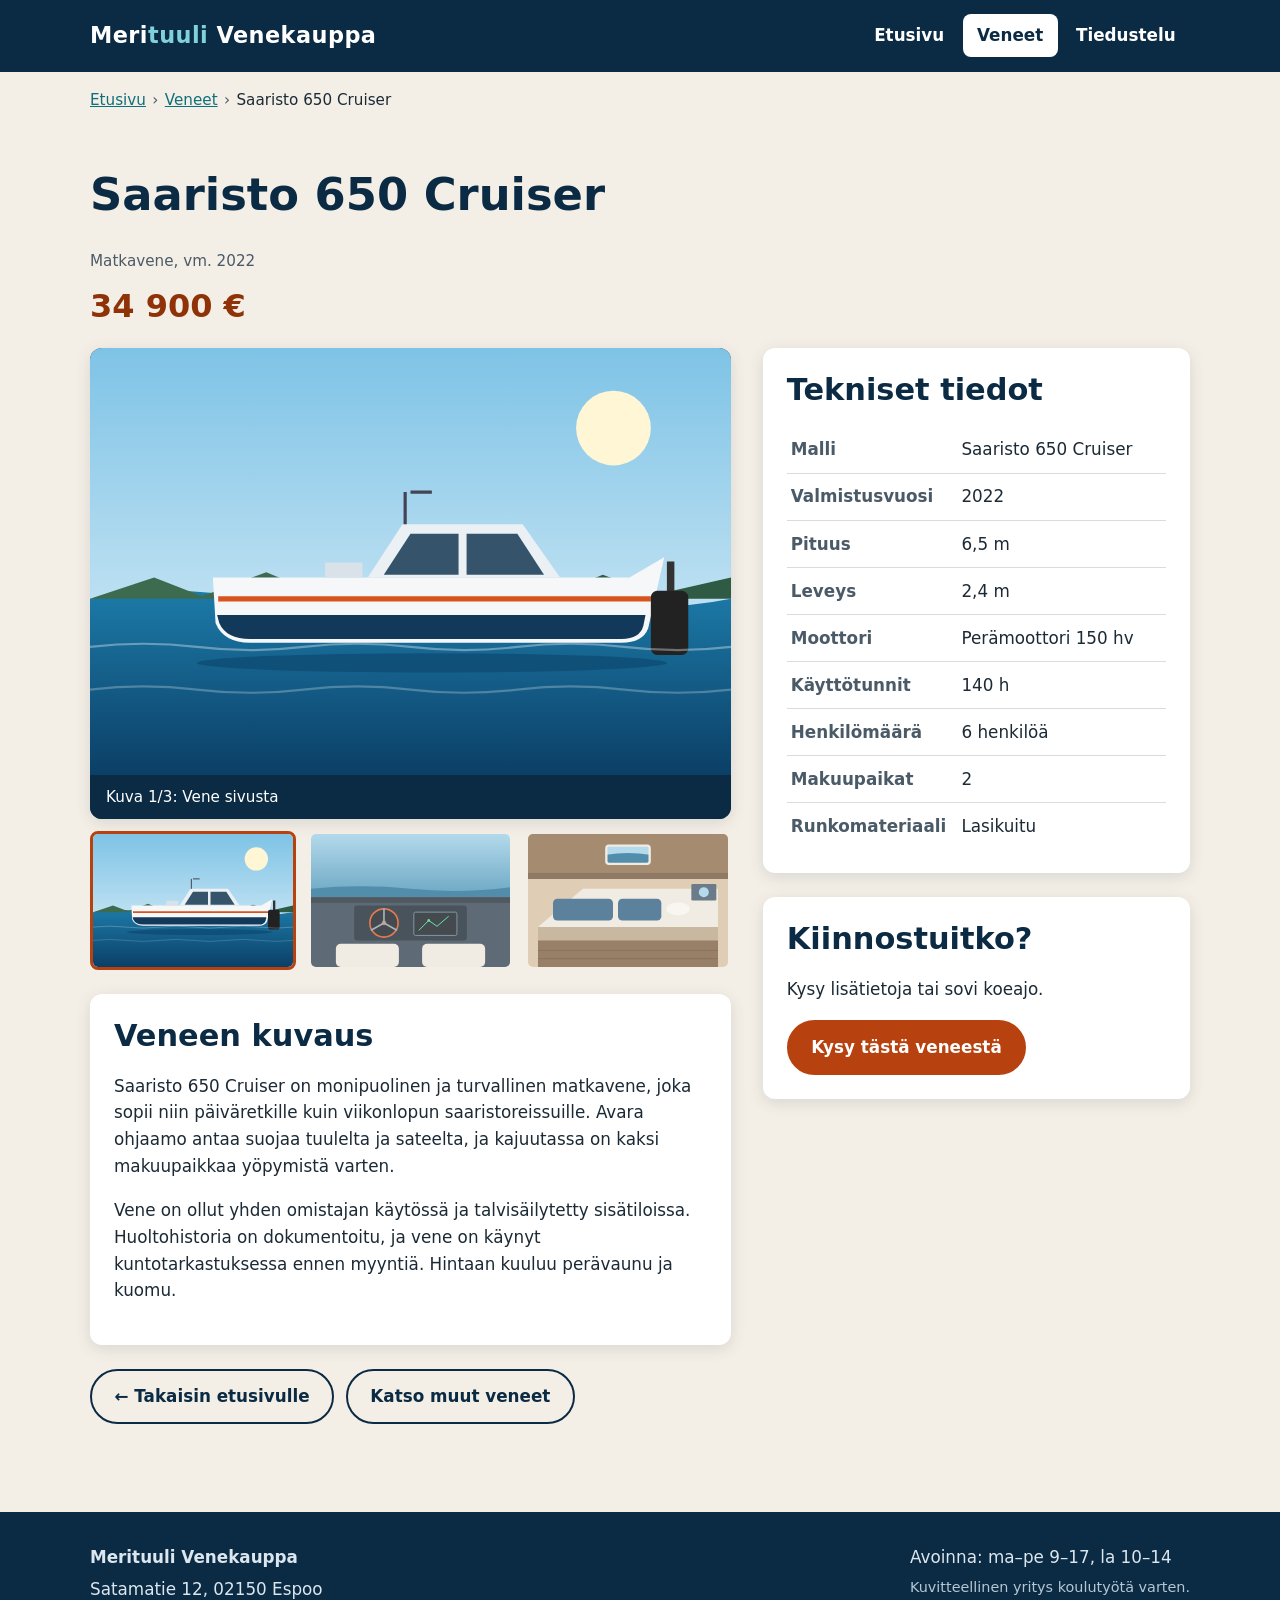
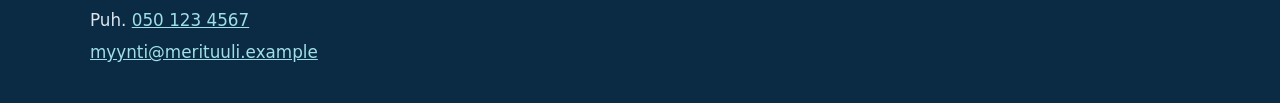
==== boat1.html @ cff988ce "base" ====
<!DOCTYPE html>
<html lang="fi">
<head>
  <meta charset="utf-8">
  <meta name="viewport" content="width=device-width, initial-scale=1">
  <title>Saaristo 650 Cruiser – Merituuli Venekauppa</title>
  <meta name="description" content="Saaristo 650 Cruiser, matkavene vuodelta 2022. Hinta 34 900 €. Katso kuvat ja tekniset tiedot.">
  <link rel="stylesheet" href="css/styles.css">
</head>
<body>
  <a class="skip-link" href="#sisalto">Siirry sisältöön</a>

  <header class="site-header">
    <div class="container header-inner">
      <a class="logo" href="index.html">Meri<span>tuuli</span> Venekauppa</a>
      <nav class="main-nav" aria-label="Päävalikko">
        <ul>
          <li><a href="index.html">Etusivu</a></li>
          <li><a href="index.html#veneet" aria-current="page">Veneet</a></li>
          <li><a href="contact.html">Tiedustelu</a></li>
        </ul>
      </nav>
    </div>
  </header>

  <main id="sisalto" class="container">
    <nav class="breadcrumb" aria-label="Murupolku">
      <ol>
        <li><a href="index.html">Etusivu</a></li>
        <li><a href="index.html#veneet">Veneet</a></li>
        <li aria-current="page">Saaristo 650 Cruiser</li>
      </ol>
    </nav>

    <section>
      <h1>Saaristo 650 Cruiser</h1>
      <p class="boat-type">Matkavene, vm. 2022</p>
      <p class="price-tag">34&nbsp;900&nbsp;€</p>

      <div class="boat-layout">
        <div>
          <h2 class="visually-hidden">Kuvat</h2>
          <div class="gallery">
            <input class="visually-hidden" type="radio" name="kuva" id="g1" checked>
            <input class="visually-hidden" type="radio" name="kuva" id="g2">
            <input class="visually-hidden" type="radio" name="kuva" id="g3">

            <div class="gallery-main">
              <figure class="fig1">
                <img src="images/boat1-1.svg" width="1200" height="800" alt="Saaristo 650 Cruiser sivulta kuvattuna merellä">
                <figcaption>Kuva 1/3: Vene sivusta</figcaption>
              </figure>
              <figure class="fig2">
                <img src="images/boat1-2.svg" width="1200" height="800" alt="Veneen ohjaamo, ohjauspyörä ja karttaplotteri">
                <figcaption>Kuva 2/3: Ohjaamo</figcaption>
              </figure>
              <figure class="fig3">
                <img src="images/boat1-3.svg" width="1200" height="800" alt="Veneen kajuutta ja makuupaikat">
                <figcaption>Kuva 3/3: Kajuutta</figcaption>
              </figure>
            </div>

            <div class="gallery-thumbs">
              <label for="g1"><span class="visually-hidden">Näytä kuva 1</span><img src="images/boat1-1.svg" width="1200" height="800" alt="Pienoiskuva: vene sivusta"></label>
              <label for="g2"><span class="visually-hidden">Näytä kuva 2</span><img src="images/boat1-2.svg" width="1200" height="800" alt="Pienoiskuva: ohjaamo"></label>
              <label for="g3"><span class="visually-hidden">Näytä kuva 3</span><img src="images/boat1-3.svg" width="1200" height="800" alt="Pienoiskuva: kajuutta"></label>
            </div>
          </div>

          <div class="panel" style="margin-top:1.5rem">
            <h2>Veneen kuvaus</h2>
            <p>Saaristo 650 Cruiser on monipuolinen ja turvallinen matkavene, joka sopii niin päiväretkille kuin viikonlopun saaristoreissuille. Avara ohjaamo antaa suojaa tuulelta ja sateelta, ja kajuutassa on kaksi makuupaikkaa yöpymistä varten.</p>
            <p>Vene on ollut yhden omistajan käytössä ja talvisäilytetty sisätiloissa. Huoltohistoria on dokumentoitu, ja vene on käynyt kuntotarkastuksessa ennen myyntiä. Hintaan kuuluu perävaunu ja kuomu.</p>
          </div>
        </div>

        <aside>
          <div class="panel">
            <h2>Tekniset tiedot</h2>
            <table class="spec-table">
              <tbody>
                <tr><th scope="row">Malli</th><td>Saaristo 650 Cruiser</td></tr>
                <tr><th scope="row">Valmistusvuosi</th><td>2022</td></tr>
                <tr><th scope="row">Pituus</th><td>6,5 m</td></tr>
                <tr><th scope="row">Leveys</th><td>2,4 m</td></tr>
                <tr><th scope="row">Moottori</th><td>Perämoottori 150 hv</td></tr>
                <tr><th scope="row">Käyttötunnit</th><td>140 h</td></tr>
                <tr><th scope="row">Henkilömäärä</th><td>6 henkilöä</td></tr>
                <tr><th scope="row">Makuupaikat</th><td>2</td></tr>
                <tr><th scope="row">Runkomateriaali</th><td>Lasikuitu</td></tr>
              </tbody>
            </table>
          </div>

          <div class="panel">
            <h2>Kiinnostuitko?</h2>
            <p>Kysy lisätietoja tai sovi koeajo.</p>
            <a class="btn" href="contact.html?boat=saaristo-650">Kysy tästä veneestä</a>
          </div>
        </aside>
      </div>

      <div class="back-links">
        <a class="btn btn-outline" href="index.html">← Takaisin etusivulle</a>
        <a class="btn btn-outline" href="index.html#veneet">Katso muut veneet</a>
      </div>
    </section>
  </main>

  <footer class="site-footer">
    <div class="container footer-inner">
      <div>
        <p><strong>Merituuli Venekauppa</strong></p>
        <p>Satamatie 12, 02150 Espoo</p>
        <p>Puh. <a href="tel:+358501234567">050 123 4567</a></p>
        <p><a href="mailto:myynti@merituuli.example">myynti@merituuli.example</a></p>
      </div>
      <div>
        <p>Avoinna: ma–pe 9–17, la 10–14</p>
        <p class="copy">Kuvitteellinen yritys koulutyötä varten.</p>
      </div>
    </div>
  </footer>
</body>
</html>
---- css/styles.css ----
/* Merituuli Venekauppa – yhteinen tyylitiedosto */
:root {
  --navy: #0b2a43;
  --navy-light: #12385a;
  --teal: #0e6f7a;
  --sand: #f4efe6;
  --white: #ffffff;
  --text: #1c2a35;
  --muted: #4a5a67;
  --accent: #b8420f;
  --accent-dark: #8f3207;
  --border: #d5dde3;
  --radius: 12px;
  --shadow: 0 4px 16px rgba(11, 42, 67, 0.12);
  --max: 1100px;
}

*, *::before, *::after { box-sizing: border-box; }

html { scroll-behavior: smooth; }

body {
  margin: 0;
  font-family: "Segoe UI", system-ui, -apple-system, Roboto, Arial, sans-serif;
  font-size: 1.05rem;
  line-height: 1.6;
  color: var(--text);
  background: var(--sand);
}

img { max-width: 100%; height: auto; display: block; }

h1, h2, h3 { line-height: 1.2; color: var(--navy); margin: 0 0 0.6em; }
h1 { font-size: clamp(1.9rem, 5vw, 2.8rem); }
h2 { font-size: clamp(1.4rem, 3.5vw, 1.9rem); }
h3 { font-size: 1.25rem; }

a { color: var(--teal); }
a:hover { color: var(--navy); }

:focus-visible {
  outline: 3px solid var(--accent);
  outline-offset: 3px;
}

.container { width: min(100% - 2rem, var(--max)); margin-inline: auto; }

.skip-link {
  position: absolute;
  left: -999px;
  top: 0;
  background: var(--white);
  padding: 0.6rem 1rem;
  z-index: 100;
}
.skip-link:focus { left: 0; }

.visually-hidden {
  position: absolute;
  width: 1px; height: 1px;
  overflow: hidden;
  clip: rect(0 0 0 0);
  white-space: nowrap;
}

/* Header & navigation */
.site-header { background: var(--navy); color: var(--white); }

.header-inner {
  display: flex;
  flex-wrap: wrap;
  align-items: center;
  justify-content: space-between;
  gap: 0.75rem 1.5rem;
  padding: 0.9rem 0;
}

.logo {
  color: var(--white);
  text-decoration: none;
  font-size: 1.4rem;
  font-weight: 700;
  letter-spacing: 0.02em;
}
.logo span { color: #7fd1da; }
.logo:hover { color: var(--white); }

.main-nav ul {
  list-style: none;
  margin: 0;
  padding: 0;
  display: flex;
  flex-wrap: wrap;
  gap: 0.25rem;
}

.main-nav a {
  display: block;
  padding: 0.5rem 0.9rem;
  color: var(--white);
  text-decoration: none;
  border-radius: 8px;
  font-weight: 600;
}
.main-nav a:hover { background: var(--navy-light); color: var(--white); }
.main-nav a[aria-current="page"] { background: var(--white); color: var(--navy); }

/* Buttons */
.btn {
  display: inline-block;
  padding: 0.75rem 1.4rem;
  background: var(--accent);
  color: var(--white);
  border: 2px solid var(--accent);
  border-radius: 999px;
  font: inherit;
  font-weight: 700;
  text-decoration: none;
  cursor: pointer;
  transition: background 0.15s, transform 0.15s;
}
.btn:hover { background: var(--accent-dark); border-color: var(--accent-dark); color: var(--white); transform: translateY(-1px); }

.btn-outline { background: transparent; color: var(--navy); border-color: var(--navy); }
.btn-outline:hover { background: var(--navy); color: var(--white); border-color: var(--navy); }

/* Hero */
.hero {
  background: linear-gradient(135deg, var(--navy) 0%, var(--teal) 100%);
  color: var(--white);
  padding: clamp(2.5rem, 8vw, 5rem) 0;
}
.hero h1 { color: var(--white); }
.hero p { max-width: 38rem; font-size: 1.15rem; }
.hero-actions { display: flex; flex-wrap: wrap; gap: 0.75rem; margin-top: 1.5rem; }
.hero .btn-outline { color: var(--white); border-color: var(--white); }
.hero .btn-outline:hover { background: var(--white); color: var(--navy); }

section { padding: clamp(2rem, 6vw, 3.5rem) 0; }

.section-intro { max-width: 40rem; color: var(--muted); }

/* Boat cards */
.boat-grid {
  display: grid;
  grid-template-columns: repeat(auto-fit, minmax(min(100%, 300px), 1fr));
  gap: 1.5rem;
  margin-top: 1.5rem;
}

.boat-card {
  display: flex;
  flex-direction: column;
  background: var(--white);
  border-radius: var(--radius);
  overflow: hidden;
  box-shadow: var(--shadow);
}

.boat-card img { width: 100%; aspect-ratio: 3 / 2; object-fit: cover; }

.boat-card-body { display: flex; flex-direction: column; flex: 1; padding: 1.1rem 1.25rem 1.4rem; }
.boat-card-body h3 { margin-bottom: 0.25rem; }
.boat-type { margin: 0 0 0.5rem; color: var(--muted); font-size: 0.95rem; }
.boat-price { font-size: 1.5rem; font-weight: 700; color: var(--accent-dark); margin: 0 0 0.75rem; }
.boat-card-body ul { margin: 0 0 1rem; padding-left: 1.1rem; color: var(--muted); font-size: 0.95rem; }
.boat-card-actions { margin-top: auto; display: flex; flex-wrap: wrap; gap: 0.5rem; }
.boat-card .btn { padding: 0.55rem 1.1rem; font-size: 0.95rem; }

/* Info band */
.info-band { background: var(--white); }
.info-grid {
  display: grid;
  grid-template-columns: repeat(auto-fit, minmax(min(100%, 220px), 1fr));
  gap: 1.5rem;
}
.info-grid h3 { font-size: 1.1rem; }
.info-grid p { margin: 0; color: var(--muted); }

/* Breadcrumb */
.breadcrumb { padding: 1rem 0 0; font-size: 0.95rem; }
.breadcrumb ol { list-style: none; display: flex; flex-wrap: wrap; gap: 0.4rem; margin: 0; padding: 0; }
.breadcrumb li + li::before { content: "›"; margin-right: 0.4rem; color: var(--muted); }

/* Boat page */
.boat-layout {
  display: grid;
  grid-template-columns: minmax(0, 1.5fr) minmax(0, 1fr);
  gap: 2rem;
  align-items: start;
}

.price-tag { font-size: 2rem; font-weight: 700; color: var(--accent-dark); margin: 0.25rem 0 1rem; }

.panel {
  background: var(--white);
  border-radius: var(--radius);
  box-shadow: var(--shadow);
  padding: 1.5rem;
}
.panel + .panel { margin-top: 1.5rem; }

.spec-table { width: 100%; border-collapse: collapse; }
.spec-table th, .spec-table td { text-align: left; padding: 0.6rem 0.25rem; border-bottom: 1px solid var(--border); }
.spec-table th { font-weight: 600; color: var(--muted); width: 45%; }
.spec-table tr:last-child th, .spec-table tr:last-child td { border-bottom: 0; }

/* Gallery (ilman JavaScriptiä: radiopainikkeet + label) */
.gallery-main { background: var(--navy); border-radius: var(--radius); overflow: hidden; box-shadow: var(--shadow); }
.gallery-main figure { margin: 0; display: none; }
.gallery-main img { width: 100%; aspect-ratio: 3 / 2; object-fit: cover; }
.gallery-main figcaption { padding: 0.6rem 1rem; background: var(--navy); color: var(--white); font-size: 0.95rem; }

#g1:checked ~ .gallery-main .fig1,
#g2:checked ~ .gallery-main .fig2,
#g3:checked ~ .gallery-main .fig3 { display: block; }

.gallery-thumbs { display: grid; grid-template-columns: repeat(3, 1fr); gap: 0.75rem; margin-top: 0.75rem; }
.gallery-thumbs label { cursor: pointer; border: 3px solid transparent; border-radius: 8px; overflow: hidden; display: block; opacity: 0.75; transition: opacity 0.15s; }
.gallery-thumbs label:hover { opacity: 1; }
.gallery-thumbs img { width: 100%; aspect-ratio: 3 / 2; object-fit: cover; }

#g1:checked ~ .gallery-thumbs label[for="g1"],
#g2:checked ~ .gallery-thumbs label[for="g2"],
#g3:checked ~ .gallery-thumbs label[for="g3"] { border-color: var(--accent); opacity: 1; }

#g1:focus-visible ~ .gallery-thumbs label[for="g1"],
#g2:focus-visible ~ .gallery-thumbs label[for="g2"],
#g3:focus-visible ~ .gallery-thumbs label[for="g3"] { outline: 3px solid var(--navy); outline-offset: 2px; }

.back-links { display: flex; flex-wrap: wrap; gap: 0.75rem; margin-top: 1.5rem; }

/* Contact page */
.contact-layout {
  display: grid;
  grid-template-columns: minmax(0, 1.4fr) minmax(0, 1fr);
  gap: 2rem;
  align-items: start;
}

.form-group { margin-bottom: 1.1rem; }
.form-group label { display: block; font-weight: 600; margin-bottom: 0.3rem; }
.form-group .hint { font-weight: 400; color: var(--muted); font-size: 0.9rem; }

input[type="text"], input[type="email"], input[type="tel"], select, textarea {
  width: 100%;
  padding: 0.7rem 0.8rem;
  font: inherit;
  color: var(--text);
  background: var(--white);
  border: 2px solid #8a9aa6;
  border-radius: 8px;
}
textarea { min-height: 9rem; resize: vertical; }
input:focus, select:focus, textarea:focus { outline: 3px solid var(--accent); outline-offset: 1px; border-color: var(--navy); }
input:user-invalid, textarea:user-invalid { border-color: #b00020; }

.contact-list { list-style: none; padding: 0; margin: 0; }
.contact-list li { margin-bottom: 0.9rem; }
.contact-list strong { display: block; color: var(--navy); }

/* Footer */
.site-footer { background: var(--navy); color: #dbe6ee; padding: 2rem 0; margin-top: 2rem; }
.site-footer a { color: #9fe0e8; }
.footer-inner { display: flex; flex-wrap: wrap; justify-content: space-between; gap: 1.5rem; }
.site-footer p { margin: 0 0 0.3rem; }
.site-footer .copy { font-size: 0.9rem; color: #b6c6d2; }

/* Responsive */
@media (max-width: 800px) {
  .boat-layout, .contact-layout { grid-template-columns: 1fr; }
  .header-inner { flex-direction: column; align-items: flex-start; }
}

@media (max-width: 480px) {
  body { font-size: 1rem; }
  .main-nav a { padding: 0.45rem 0.7rem; }
  .hero-actions .btn { width: 100%; text-align: center; }
}

@media (prefers-reduced-motion: reduce) {
  html { scroll-behavior: auto; }
  .btn { transition: none; }
}
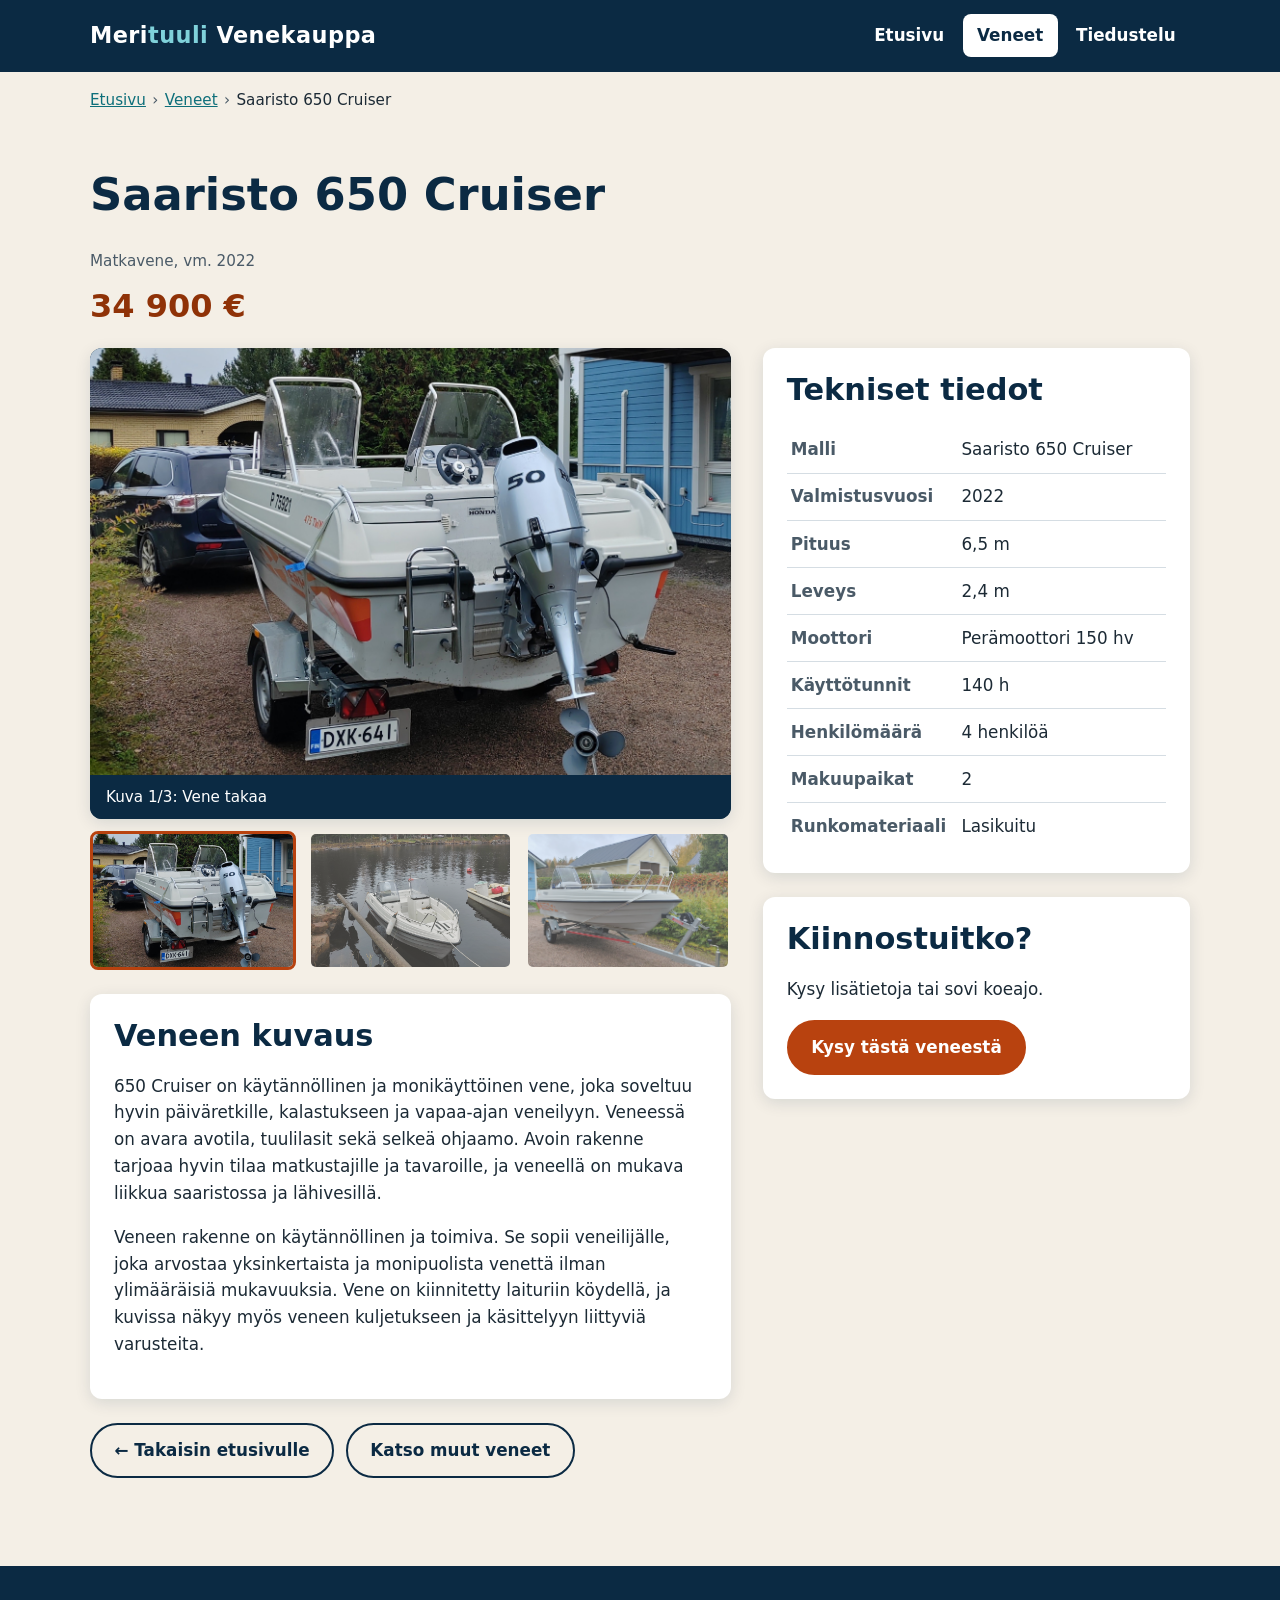
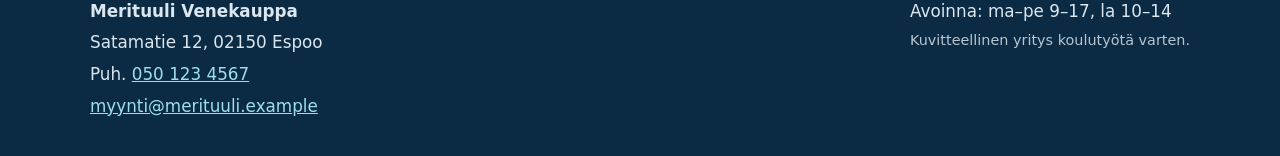
==== commit 203c94e6: "muutoksia" ====
--- a/boat1.html
+++ b/boat1.html
@@ -47,31 +47,38 @@
 
             <div class="gallery-main">
               <figure class="fig1">
-                <img src="images/boat1-1.svg" width="1200" height="800" alt="Saaristo 650 Cruiser sivulta kuvattuna merellä">
-                <figcaption>Kuva 1/3: Vene sivusta</figcaption>
+                <img src="images/realboat1.jpg" width="1200" height="800" alt="Saaristo 650 Cruiser sivulta kuvattuna merellä">
+                <figcaption>Kuva 1/3: Vene takaa</figcaption>
               </figure>
               <figure class="fig2">
-                <img src="images/boat1-2.svg" width="1200" height="800" alt="Veneen ohjaamo, ohjauspyörä ja karttaplotteri">
-                <figcaption>Kuva 2/3: Ohjaamo</figcaption>
+                <img src="images/realboat2.jpg" width="1200" height="800" alt="Veneen ohjaamo, ohjauspyörä ja karttaplotteri">
+                <figcaption>Kuva 2/3: Vene edestä</figcaption>
               </figure>
               <figure class="fig3">
-                <img src="images/boat1-3.svg" width="1200" height="800" alt="Veneen kajuutta ja makuupaikat">
-                <figcaption>Kuva 3/3: Kajuutta</figcaption>
+                <img src="images/realboat3.jpg" width="1200" height="800" alt="Veneen kajuutta ja makuupaikat">
+                <figcaption>Kuva 3/3: Vene sivusta</figcaption>
               </figure>
             </div>
 
             <div class="gallery-thumbs">
-              <label for="g1"><span class="visually-hidden">Näytä kuva 1</span><img src="images/boat1-1.svg" width="1200" height="800" alt="Pienoiskuva: vene sivusta"></label>
-              <label for="g2"><span class="visually-hidden">Näytä kuva 2</span><img src="images/boat1-2.svg" width="1200" height="800" alt="Pienoiskuva: ohjaamo"></label>
-              <label for="g3"><span class="visually-hidden">Näytä kuva 3</span><img src="images/boat1-3.svg" width="1200" height="800" alt="Pienoiskuva: kajuutta"></label>
+              <label for="g1"><span class="visually-hidden">Näytä kuva 1</span><img src="images/realboat1.jpg" width="1200" height="800" alt="Pienoiskuva: vene takaa"></label>
+              <label for="g2"><span class="visually-hidden">Näytä kuva 2</span><img src="images/realboat2.jpg" width="1200" height="800" alt="Pienoiskuva: vene edestä"></label>
+              <label for="g3"><span class="visually-hidden">Näytä kuva 3</span><img src="images/realboat3.jpg" width="1200" height="800" alt="Pienoiskuva: vene sivusta"></label>
             </div>
           </div>
 
           <div class="panel" style="margin-top:1.5rem">
-            <h2>Veneen kuvaus</h2>
-            <p>Saaristo 650 Cruiser on monipuolinen ja turvallinen matkavene, joka sopii niin päiväretkille kuin viikonlopun saaristoreissuille. Avara ohjaamo antaa suojaa tuulelta ja sateelta, ja kajuutassa on kaksi makuupaikkaa yöpymistä varten.</p>
-            <p>Vene on ollut yhden omistajan käytössä ja talvisäilytetty sisätiloissa. Huoltohistoria on dokumentoitu, ja vene on käynyt kuntotarkastuksessa ennen myyntiä. Hintaan kuuluu perävaunu ja kuomu.</p>
+ 
+          <h2>Veneen kuvaus</h2>
+          <p>650 Cruiser on käytännöllinen ja monikäyttöinen vene, joka soveltuu hyvin päiväretkille, kalastukseen ja vapaa-ajan
+            veneilyyn. Veneessä on avara avotila, tuulilasit sekä selkeä ohjaamo. Avoin rakenne tarjoaa hyvin tilaa matkustajille
+            ja tavaroille, ja veneellä on mukava liikkua saaristossa ja lähivesillä.</p>
+
+          <p>Veneen rakenne on käytännöllinen ja toimiva. Se sopii veneilijälle, joka arvostaa yksinkertaista ja monipuolista
+            venettä ilman ylimääräisiä mukavuuksia. Vene on kiinnitetty laituriin köydellä, ja kuvissa näkyy myös veneen
+            kuljetukseen ja käsittelyyn liittyviä varusteita.</p>
           </div>
+
         </div>
 
         <aside>
@@ -85,7 +92,7 @@
                 <tr><th scope="row">Leveys</th><td>2,4 m</td></tr>
                 <tr><th scope="row">Moottori</th><td>Perämoottori 150 hv</td></tr>
                 <tr><th scope="row">Käyttötunnit</th><td>140 h</td></tr>
-                <tr><th scope="row">Henkilömäärä</th><td>6 henkilöä</td></tr>
+                <tr><th scope="row">Henkilömäärä</th><td>4 henkilöä</td></tr>
                 <tr><th scope="row">Makuupaikat</th><td>2</td></tr>
                 <tr><th scope="row">Runkomateriaali</th><td>Lasikuitu</td></tr>
               </tbody>
--- a/css/styles.css
+++ b/css/styles.css
@@ -17,7 +17,9 @@
 
 *, *::before, *::after { box-sizing: border-box; }
 
-html { scroll-behavior: smooth; }
+html { 
+  overscroll-behavior: none;
+ }
 
 body {
   margin: 0;
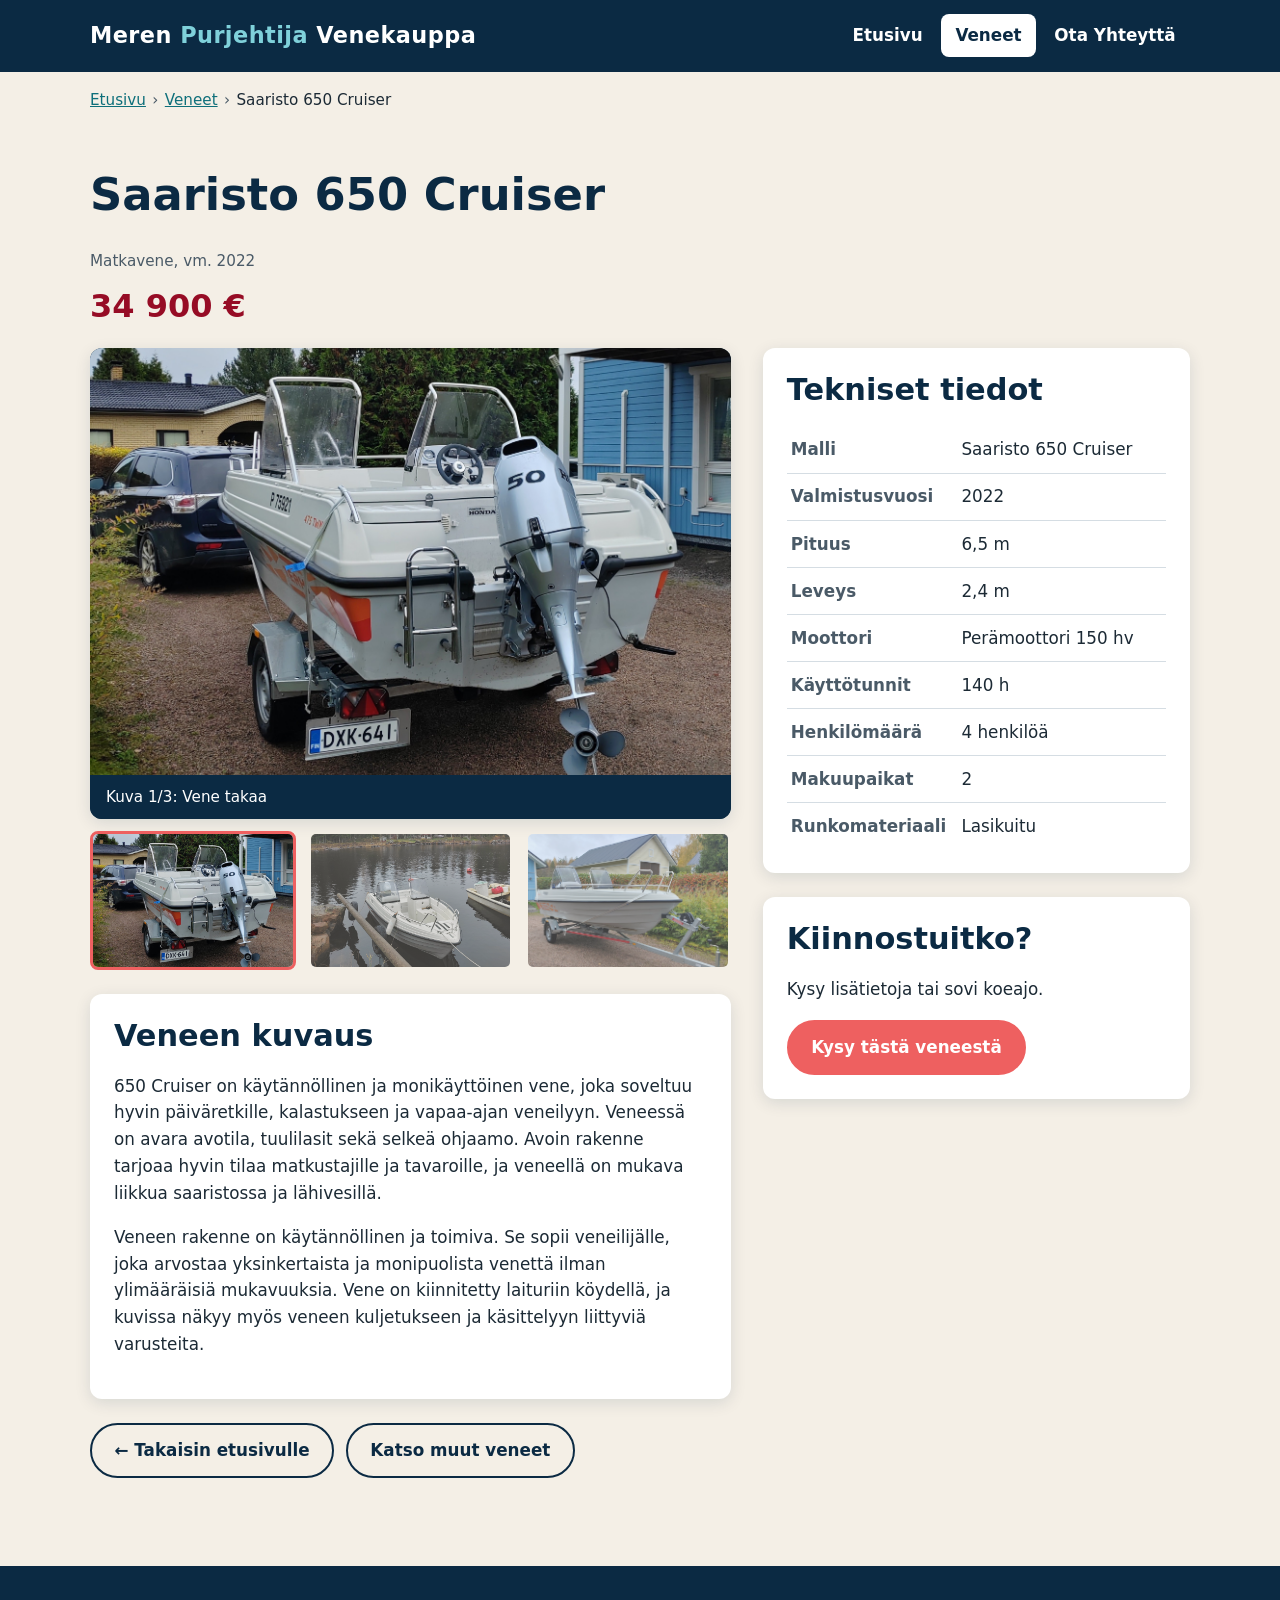
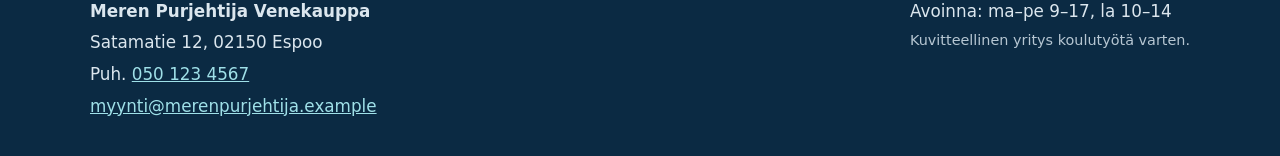
==== commit c203c9a7: "main" ====
--- a/boat1.html
+++ b/boat1.html
@@ -3,7 +3,7 @@
 <head>
   <meta charset="utf-8">
   <meta name="viewport" content="width=device-width, initial-scale=1">
-  <title>Saaristo 650 Cruiser – Merituuli Venekauppa</title>
+  <title>Saaristo 650 Cruiser – Meren Purjehtija Venekauppa</title>
   <meta name="description" content="Saaristo 650 Cruiser, matkavene vuodelta 2022. Hinta 34 900 €. Katso kuvat ja tekniset tiedot.">
   <link rel="stylesheet" href="css/styles.css">
 </head>
@@ -12,12 +12,12 @@
 
   <header class="site-header">
     <div class="container header-inner">
-      <a class="logo" href="index.html">Meri<span>tuuli</span> Venekauppa</a>
+      <a class="logo" href="index.html">Meren<span> Purjehtija</span> Venekauppa</a>
       <nav class="main-nav" aria-label="Päävalikko">
         <ul>
           <li><a href="index.html">Etusivu</a></li>
           <li><a href="index.html#veneet" aria-current="page">Veneet</a></li>
-          <li><a href="contact.html">Tiedustelu</a></li>
+          <li><a href="contact.html">Ota Yhteyttä</a></li>
         </ul>
       </nav>
     </div>
@@ -117,10 +117,10 @@
   <footer class="site-footer">
     <div class="container footer-inner">
       <div>
-        <p><strong>Merituuli Venekauppa</strong></p>
+        <p><strong>Meren Purjehtija Venekauppa</strong></p>
         <p>Satamatie 12, 02150 Espoo</p>
         <p>Puh. <a href="tel:+358501234567">050 123 4567</a></p>
-        <p><a href="mailto:myynti@merituuli.example">myynti@merituuli.example</a></p>
+        <p><a href="mailto:myynti@merenpurjehtija.example">myynti@merenpurjehtija.example</a></p>
       </div>
       <div>
         <p>Avoinna: ma–pe 9–17, la 10–14</p>
--- a/css/styles.css
+++ b/css/styles.css
@@ -1,4 +1,4 @@
-/* Merituuli Venekauppa – yhteinen tyylitiedosto */
+/* Meren Purjehtija Venekauppa – yhteinen tyylitiedosto */
 :root {
   --navy: #0b2a43;
   --navy-light: #12385a;
@@ -7,19 +7,23 @@
   --white: #ffffff;
   --text: #1c2a35;
   --muted: #4a5a67;
-  --accent: #b8420f;
-  --accent-dark: #8f3207;
+  --accent: #ee6060;
+  --accent-dark: #960c25;
   --border: #d5dde3;
   --radius: 12px;
   --shadow: 0 4px 16px rgba(11, 42, 67, 0.12);
   --max: 1100px;
 }
 
-*, *::before, *::after { box-sizing: border-box; }
-
-html { 
+*,
+*::before,
+*::after {
+  box-sizing: border-box;
+}
+
+html {
   overscroll-behavior: none;
- }
+}
 
 body {
   margin: 0;
@@ -30,22 +34,49 @@
   background: var(--sand);
 }
 
-img { max-width: 100%; height: auto; display: block; }
-
-h1, h2, h3 { line-height: 1.2; color: var(--navy); margin: 0 0 0.6em; }
-h1 { font-size: clamp(1.9rem, 5vw, 2.8rem); }
-h2 { font-size: clamp(1.4rem, 3.5vw, 1.9rem); }
-h3 { font-size: 1.25rem; }
-
-a { color: var(--teal); }
-a:hover { color: var(--navy); }
+img {
+  max-width: 100%;
+  height: auto;
+  display: block;
+}
+
+h1,
+h2,
+h3 {
+  line-height: 1.2;
+  color: var(--navy);
+  margin: 0 0 0.6em;
+}
+
+h1 {
+  font-size: clamp(1.9rem, 5vw, 2.8rem);
+}
+
+h2 {
+  font-size: clamp(1.4rem, 3.5vw, 1.9rem);
+}
+
+h3 {
+  font-size: 1.25rem;
+}
+
+a {
+  color: var(--teal);
+}
+
+a:hover {
+  color: var(--navy);
+}
 
 :focus-visible {
   outline: 3px solid var(--accent);
   outline-offset: 3px;
 }
 
-.container { width: min(100% - 2rem, var(--max)); margin-inline: auto; }
+.container {
+  width: min(100% - 2rem, var(--max));
+  margin-inline: auto;
+}
 
 .skip-link {
   position: absolute;
@@ -55,18 +86,25 @@
   padding: 0.6rem 1rem;
   z-index: 100;
 }
-.skip-link:focus { left: 0; }
+
+.skip-link:focus {
+  left: 0;
+}
 
 .visually-hidden {
   position: absolute;
-  width: 1px; height: 1px;
+  width: 1px;
+  height: 1px;
   overflow: hidden;
   clip: rect(0 0 0 0);
   white-space: nowrap;
 }
 
 /* Header & navigation */
-.site-header { background: var(--navy); color: var(--white); }
+.site-header {
+  background: var(--navy);
+  color: var(--white);
+}
 
 .header-inner {
   display: flex;
@@ -84,8 +122,14 @@
   font-weight: 700;
   letter-spacing: 0.02em;
 }
-.logo span { color: #7fd1da; }
-.logo:hover { color: var(--white); }
+
+.logo span {
+  color: #7fd1da;
+}
+
+.logo:hover {
+  color: var(--white);
+}
 
 .main-nav ul {
   list-style: none;
@@ -104,8 +148,16 @@
   border-radius: 8px;
   font-weight: 600;
 }
-.main-nav a:hover { background: var(--navy-light); color: var(--white); }
-.main-nav a[aria-current="page"] { background: var(--white); color: var(--navy); }
+
+.main-nav a:hover {
+  background: var(--navy-light);
+  color: var(--white);
+}
+
+.main-nav a[aria-current="page"] {
+  background: var(--white);
+  color: var(--navy);
+}
 
 /* Buttons */
 .btn {
@@ -121,10 +173,25 @@
   cursor: pointer;
   transition: background 0.15s, transform 0.15s;
 }
-.btn:hover { background: var(--accent-dark); border-color: var(--accent-dark); color: var(--white); transform: translateY(-1px); }
-
-.btn-outline { background: transparent; color: var(--navy); border-color: var(--navy); }
-.btn-outline:hover { background: var(--navy); color: var(--white); border-color: var(--navy); }
+
+.btn:hover {
+  background: var(--accent-dark);
+  border-color: var(--accent-dark);
+  color: var(--white);
+  transform: translateY(-1px);
+}
+
+.btn-outline {
+  background: transparent;
+  color: var(--navy);
+  border-color: var(--navy);
+}
+
+.btn-outline:hover {
+  background: var(--navy);
+  color: var(--white);
+  border-color: var(--navy);
+}
 
 /* Hero */
 .hero {
@@ -132,15 +199,41 @@
   color: var(--white);
   padding: clamp(2.5rem, 8vw, 5rem) 0;
 }
-.hero h1 { color: var(--white); }
-.hero p { max-width: 38rem; font-size: 1.15rem; }
-.hero-actions { display: flex; flex-wrap: wrap; gap: 0.75rem; margin-top: 1.5rem; }
-.hero .btn-outline { color: var(--white); border-color: var(--white); }
-.hero .btn-outline:hover { background: var(--white); color: var(--navy); }
-
-section { padding: clamp(2rem, 6vw, 3.5rem) 0; }
-
-.section-intro { max-width: 40rem; color: var(--muted); }
+
+.hero h1 {
+  color: var(--white);
+}
+
+.hero p {
+  max-width: 38rem;
+  font-size: 1.15rem;
+}
+
+.hero-actions {
+  display: flex;
+  flex-wrap: wrap;
+  gap: 0.75rem;
+  margin-top: 1.5rem;
+}
+
+.hero .btn-outline {
+  color: var(--white);
+  border-color: var(--white);
+}
+
+.hero .btn-outline:hover {
+  background: var(--white);
+  color: var(--navy);
+}
+
+section {
+  padding: clamp(2rem, 6vw, 3.5rem) 0;
+}
+
+.section-intro {
+  max-width: 40rem;
+  color: var(--muted);
+}
 
 /* Boat cards */
 .boat-grid {
@@ -159,30 +252,95 @@
   box-shadow: var(--shadow);
 }
 
-.boat-card img { width: 100%; aspect-ratio: 3 / 2; object-fit: cover; }
-
-.boat-card-body { display: flex; flex-direction: column; flex: 1; padding: 1.1rem 1.25rem 1.4rem; }
-.boat-card-body h3 { margin-bottom: 0.25rem; }
-.boat-type { margin: 0 0 0.5rem; color: var(--muted); font-size: 0.95rem; }
-.boat-price { font-size: 1.5rem; font-weight: 700; color: var(--accent-dark); margin: 0 0 0.75rem; }
-.boat-card-body ul { margin: 0 0 1rem; padding-left: 1.1rem; color: var(--muted); font-size: 0.95rem; }
-.boat-card-actions { margin-top: auto; display: flex; flex-wrap: wrap; gap: 0.5rem; }
-.boat-card .btn { padding: 0.55rem 1.1rem; font-size: 0.95rem; }
+.boat-card img {
+  width: 100%;
+  aspect-ratio: 3 / 2;
+  object-fit: cover;
+}
+
+.boat-card-body {
+  display: flex;
+  flex-direction: column;
+  flex: 1;
+  padding: 1.1rem 1.25rem 1.4rem;
+}
+
+.boat-card-body h3 {
+  margin-bottom: 0.25rem;
+}
+
+.boat-type {
+  margin: 0 0 0.5rem;
+  color: var(--muted);
+  font-size: 0.95rem;
+}
+
+.boat-price {
+  font-size: 1.5rem;
+  font-weight: 700;
+  color: var(--accent-dark);
+  margin: 0 0 0.75rem;
+}
+
+.boat-card-body ul {
+  margin: 0 0 1rem;
+  padding-left: 1.1rem;
+  color: var(--muted);
+  font-size: 0.95rem;
+}
+
+.boat-card-actions {
+  margin-top: auto;
+  display: flex;
+  flex-wrap: wrap;
+  gap: 0.5rem;
+}
+
+.boat-card .btn {
+  padding: 0.55rem 1.1rem;
+  font-size: 0.95rem;
+}
 
 /* Info band */
-.info-band { background: var(--white); }
+.info-band {
+  background: var(--white);
+}
+
 .info-grid {
   display: grid;
   grid-template-columns: repeat(auto-fit, minmax(min(100%, 220px), 1fr));
   gap: 1.5rem;
 }
-.info-grid h3 { font-size: 1.1rem; }
-.info-grid p { margin: 0; color: var(--muted); }
+
+.info-grid h3 {
+  font-size: 1.1rem;
+}
+
+.info-grid p {
+  margin: 0;
+  color: var(--muted);
+}
 
 /* Breadcrumb */
-.breadcrumb { padding: 1rem 0 0; font-size: 0.95rem; }
-.breadcrumb ol { list-style: none; display: flex; flex-wrap: wrap; gap: 0.4rem; margin: 0; padding: 0; }
-.breadcrumb li + li::before { content: "›"; margin-right: 0.4rem; color: var(--muted); }
+.breadcrumb {
+  padding: 1rem 0 0;
+  font-size: 0.95rem;
+}
+
+.breadcrumb ol {
+  list-style: none;
+  display: flex;
+  flex-wrap: wrap;
+  gap: 0.4rem;
+  margin: 0;
+  padding: 0;
+}
+
+.breadcrumb li+li::before {
+  content: "›";
+  margin-right: 0.4rem;
+  color: var(--muted);
+}
 
 /* Boat page */
 .boat-layout {
@@ -192,7 +350,12 @@
   align-items: start;
 }
 
-.price-tag { font-size: 2rem; font-weight: 700; color: var(--accent-dark); margin: 0.25rem 0 1rem; }
+.price-tag {
+  font-size: 2rem;
+  font-weight: 700;
+  color: var(--accent-dark);
+  margin: 0.25rem 0 1rem;
+}
 
 .panel {
   background: var(--white);
@@ -200,37 +363,113 @@
   box-shadow: var(--shadow);
   padding: 1.5rem;
 }
-.panel + .panel { margin-top: 1.5rem; }
-
-.spec-table { width: 100%; border-collapse: collapse; }
-.spec-table th, .spec-table td { text-align: left; padding: 0.6rem 0.25rem; border-bottom: 1px solid var(--border); }
-.spec-table th { font-weight: 600; color: var(--muted); width: 45%; }
-.spec-table tr:last-child th, .spec-table tr:last-child td { border-bottom: 0; }
+
+.panel+.panel {
+  margin-top: 1.5rem;
+}
+
+.spec-table {
+  width: 100%;
+  border-collapse: collapse;
+}
+
+.spec-table th,
+.spec-table td {
+  text-align: left;
+  padding: 0.6rem 0.25rem;
+  border-bottom: 1px solid var(--border);
+}
+
+.spec-table th {
+  font-weight: 600;
+  color: var(--muted);
+  width: 45%;
+}
+
+.spec-table tr:last-child th,
+.spec-table tr:last-child td {
+  border-bottom: 0;
+}
 
 /* Gallery (ilman JavaScriptiä: radiopainikkeet + label) */
-.gallery-main { background: var(--navy); border-radius: var(--radius); overflow: hidden; box-shadow: var(--shadow); }
-.gallery-main figure { margin: 0; display: none; }
-.gallery-main img { width: 100%; aspect-ratio: 3 / 2; object-fit: cover; }
-.gallery-main figcaption { padding: 0.6rem 1rem; background: var(--navy); color: var(--white); font-size: 0.95rem; }
-
-#g1:checked ~ .gallery-main .fig1,
-#g2:checked ~ .gallery-main .fig2,
-#g3:checked ~ .gallery-main .fig3 { display: block; }
-
-.gallery-thumbs { display: grid; grid-template-columns: repeat(3, 1fr); gap: 0.75rem; margin-top: 0.75rem; }
-.gallery-thumbs label { cursor: pointer; border: 3px solid transparent; border-radius: 8px; overflow: hidden; display: block; opacity: 0.75; transition: opacity 0.15s; }
-.gallery-thumbs label:hover { opacity: 1; }
-.gallery-thumbs img { width: 100%; aspect-ratio: 3 / 2; object-fit: cover; }
-
-#g1:checked ~ .gallery-thumbs label[for="g1"],
-#g2:checked ~ .gallery-thumbs label[for="g2"],
-#g3:checked ~ .gallery-thumbs label[for="g3"] { border-color: var(--accent); opacity: 1; }
-
-#g1:focus-visible ~ .gallery-thumbs label[for="g1"],
-#g2:focus-visible ~ .gallery-thumbs label[for="g2"],
-#g3:focus-visible ~ .gallery-thumbs label[for="g3"] { outline: 3px solid var(--navy); outline-offset: 2px; }
-
-.back-links { display: flex; flex-wrap: wrap; gap: 0.75rem; margin-top: 1.5rem; }
+.gallery-main {
+  background: var(--navy);
+  border-radius: var(--radius);
+  overflow: hidden;
+  box-shadow: var(--shadow);
+}
+
+.gallery-main figure {
+  margin: 0;
+  display: none;
+}
+
+.gallery-main img {
+  width: 100%;
+  aspect-ratio: 3 / 2;
+  object-fit: cover;
+}
+
+.gallery-main figcaption {
+  padding: 0.6rem 1rem;
+  background: var(--navy);
+  color: var(--white);
+  font-size: 0.95rem;
+}
+
+#g1:checked~.gallery-main .fig1,
+#g2:checked~.gallery-main .fig2,
+#g3:checked~.gallery-main .fig3 {
+  display: block;
+}
+
+.gallery-thumbs {
+  display: grid;
+  grid-template-columns: repeat(3, 1fr);
+  gap: 0.75rem;
+  margin-top: 0.75rem;
+}
+
+.gallery-thumbs label {
+  cursor: pointer;
+  border: 3px solid transparent;
+  border-radius: 8px;
+  overflow: hidden;
+  display: block;
+  opacity: 0.75;
+  transition: opacity 0.15s;
+}
+
+.gallery-thumbs label:hover {
+  opacity: 1;
+}
+
+.gallery-thumbs img {
+  width: 100%;
+  aspect-ratio: 3 / 2;
+  object-fit: cover;
+}
+
+#g1:checked~.gallery-thumbs label[for="g1"],
+#g2:checked~.gallery-thumbs label[for="g2"],
+#g3:checked~.gallery-thumbs label[for="g3"] {
+  border-color: var(--accent);
+  opacity: 1;
+}
+
+#g1:focus-visible~.gallery-thumbs label[for="g1"],
+#g2:focus-visible~.gallery-thumbs label[for="g2"],
+#g3:focus-visible~.gallery-thumbs label[for="g3"] {
+  outline: 3px solid var(--navy);
+  outline-offset: 2px;
+}
+
+.back-links {
+  display: flex;
+  flex-wrap: wrap;
+  gap: 0.75rem;
+  margin-top: 1.5rem;
+}
 
 /* Contact page */
 .contact-layout {
@@ -240,11 +479,27 @@
   align-items: start;
 }
 
-.form-group { margin-bottom: 1.1rem; }
-.form-group label { display: block; font-weight: 600; margin-bottom: 0.3rem; }
-.form-group .hint { font-weight: 400; color: var(--muted); font-size: 0.9rem; }
-
-input[type="text"], input[type="email"], input[type="tel"], select, textarea {
+.form-group {
+  margin-bottom: 1.1rem;
+}
+
+.form-group label {
+  display: block;
+  font-weight: 600;
+  margin-bottom: 0.3rem;
+}
+
+.form-group .hint {
+  font-weight: 400;
+  color: var(--muted);
+  font-size: 0.9rem;
+}
+
+input[type="text"],
+input[type="email"],
+input[type="tel"],
+select,
+textarea {
   width: 100%;
   padding: 0.7rem 0.8rem;
   font: inherit;
@@ -253,34 +508,103 @@
   border: 2px solid #8a9aa6;
   border-radius: 8px;
 }
-textarea { min-height: 9rem; resize: vertical; }
-input:focus, select:focus, textarea:focus { outline: 3px solid var(--accent); outline-offset: 1px; border-color: var(--navy); }
-input:user-invalid, textarea:user-invalid { border-color: #b00020; }
-
-.contact-list { list-style: none; padding: 0; margin: 0; }
-.contact-list li { margin-bottom: 0.9rem; }
-.contact-list strong { display: block; color: var(--navy); }
+
+textarea {
+  min-height: 9rem;
+  resize: vertical;
+}
+
+input:focus,
+select:focus,
+textarea:focus {
+  outline: 3px solid var(--accent);
+  outline-offset: 1px;
+  border-color: var(--navy);
+}
+
+input:user-invalid,
+textarea:user-invalid {
+  border-color: #b00020;
+}
+
+.contact-list {
+  list-style: none;
+  padding: 0;
+  margin: 0;
+}
+
+.contact-list li {
+  margin-bottom: 0.9rem;
+}
+
+.contact-list strong {
+  display: block;
+  color: var(--navy);
+}
 
 /* Footer */
-.site-footer { background: var(--navy); color: #dbe6ee; padding: 2rem 0; margin-top: 2rem; }
-.site-footer a { color: #9fe0e8; }
-.footer-inner { display: flex; flex-wrap: wrap; justify-content: space-between; gap: 1.5rem; }
-.site-footer p { margin: 0 0 0.3rem; }
-.site-footer .copy { font-size: 0.9rem; color: #b6c6d2; }
+.site-footer {
+  background: var(--navy);
+  color: #dbe6ee;
+  padding: 2rem 0;
+  margin-top: 2rem;
+}
+
+.site-footer a {
+  color: #9fe0e8;
+}
+
+.footer-inner {
+  display: flex;
+  flex-wrap: wrap;
+  justify-content: space-between;
+  gap: 1.5rem;
+}
+
+.site-footer p {
+  margin: 0 0 0.3rem;
+}
+
+.site-footer .copy {
+  font-size: 0.9rem;
+  color: #b6c6d2;
+}
 
 /* Responsive */
 @media (max-width: 800px) {
-  .boat-layout, .contact-layout { grid-template-columns: 1fr; }
-  .header-inner { flex-direction: column; align-items: flex-start; }
+
+  .boat-layout,
+  .contact-layout {
+    grid-template-columns: 1fr;
+  }
+
+  .header-inner {
+    flex-direction: column;
+    align-items: flex-start;
+  }
 }
 
 @media (max-width: 480px) {
-  body { font-size: 1rem; }
-  .main-nav a { padding: 0.45rem 0.7rem; }
-  .hero-actions .btn { width: 100%; text-align: center; }
+  body {
+    font-size: 1rem;
+  }
+
+  .main-nav a {
+    padding: 0.45rem 0.7rem;
+  }
+
+  .hero-actions .btn {
+    width: 100%;
+    text-align: center;
+  }
 }
 
 @media (prefers-reduced-motion: reduce) {
-  html { scroll-behavior: auto; }
-  .btn { transition: none; }
-}
+  html {
+    scroll-behavior: auto;
+  }
+
+  .btn {
+    transition: none;
+  }
+}
